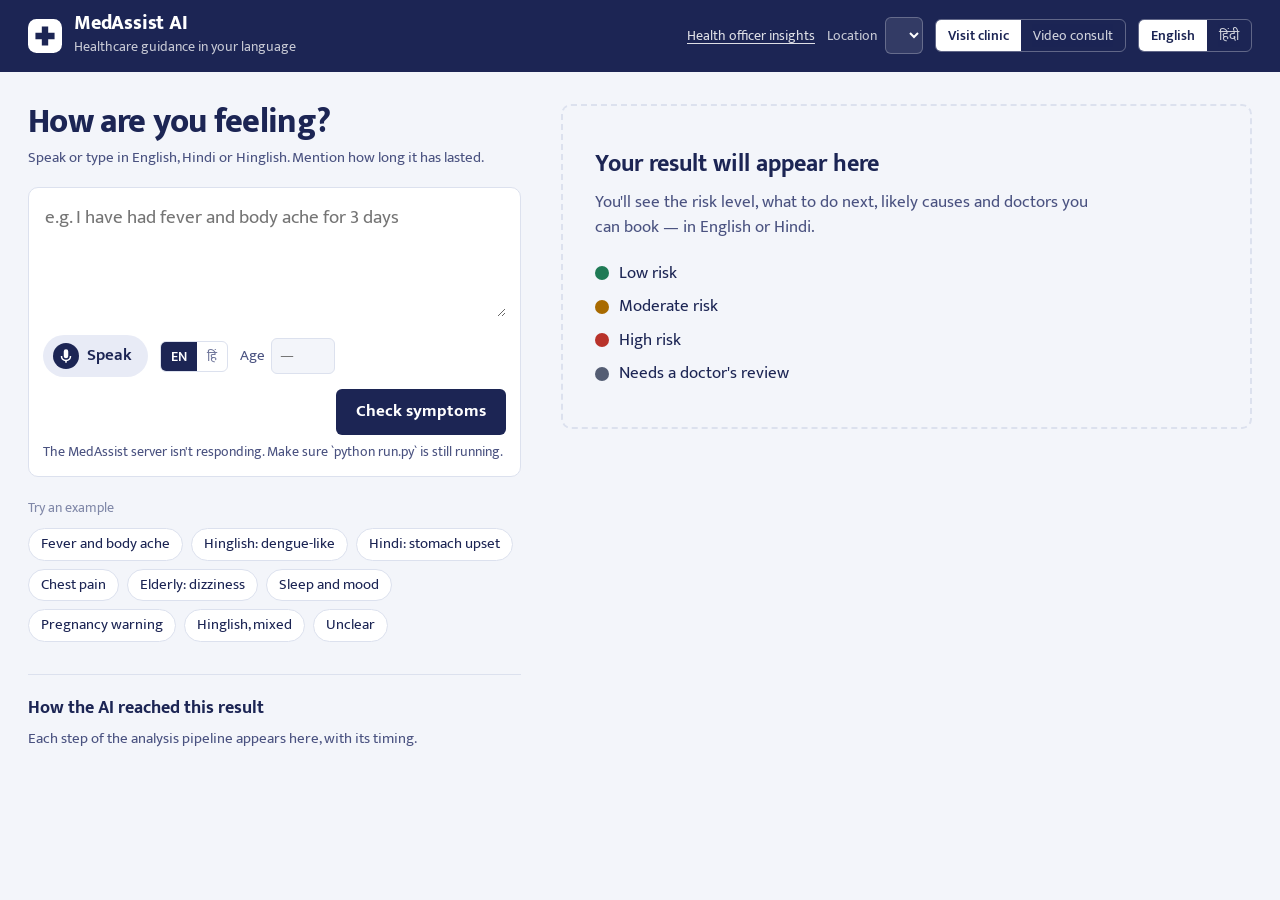
==== index.html @ b87e12c8 "Add files via upload" ====
<!doctype html>
<html lang="en">
<head>
  <meta charset="utf-8">
  <meta name="viewport" content="width=device-width, initial-scale=1">
  <title>MedAssist AI</title>
  <meta name="description" content="Multilingual AI symptom triage and doctor matching — Team Neuraxis">
  <link rel="icon" href="data:image/svg+xml,%3Csvg xmlns='http://www.w3.org/2000/svg' viewBox='0 0 32 32'%3E%3Crect width='32' height='32' rx='8' fill='%231C2554'/%3E%3Cpath d='M13 7h6v6h6v6h-6v6h-6v-6H7v-6h6z' fill='%23fff'/%3E%3C/svg%3E">
  <link rel="preconnect" href="https://fonts.googleapis.com">
  <link rel="preconnect" href="https://fonts.gstatic.com" crossorigin>
  <link href="https://fonts.googleapis.com/css2?family=Mukta:wght@400;500;600;700;800&display=swap" rel="stylesheet">
  <link rel="stylesheet" href="styles.css">
</head>
<body>
  <header class="topbar">
    <div class="brand">
      <svg class="brand-mark" viewBox="0 0 32 32" aria-hidden="true"><rect width="32" height="32" rx="8" fill="#fff"/><path d="M13 7h6v6h6v6h-6v6h-6v-6H7v-6h6z" fill="#1C2554"/></svg>
      <div>
        <strong>MedAssist AI</strong>
        <span data-i18n="tagline">Healthcare guidance in your language</span>
      </div>
    </div>
    <div class="controls">
      <a class="nav-link" href="insights.html" data-i18n="insightsLink">Health officer insights</a>
      <label class="field-inline">
        <span data-i18n="location">Location</span>
        <select id="location"></select>
      </label>
      <div class="seg" role="group" aria-label="Consultation mode">
        <button type="button" data-mode="in_person" class="on" data-i18n="inPerson">Visit clinic</button>
        <button type="button" data-mode="video" data-i18n="video">Video consult</button>
      </div>
      <div class="seg" role="group" aria-label="Interface language">
        <button type="button" data-ui="en" class="on">English</button>
        <button type="button" data-ui="hi">हिंदी</button>
      </div>
    </div>
  </header>

  <main class="layout">
    <section class="input-col" aria-labelledby="ask-h">
      <h1 id="ask-h" data-i18n="askTitle">How are you feeling?</h1>
      <p class="hint" data-i18n="askHint">Speak or type in English, Hindi or Hinglish. Mention how long it has lasted.</p>

      <div class="composer">
        <textarea id="text" rows="4" data-i18n-ph="placeholder" placeholder="e.g. I have had fever and body ache for 3 days"></textarea>
        <div id="live" class="live" hidden aria-live="polite">
          <span class="level" aria-hidden="true"><i></i><i></i><i></i><i></i><i></i></span>
          <span id="live-text"><span id="live-final"></span> <span id="live-interim" class="interim"></span></span>
          <span id="live-meta" class="live-meta"></span>
        </div>
        <div class="composer-row">
          <button id="mic" class="mic" type="button" aria-pressed="false">
            <svg viewBox="0 0 24 24" aria-hidden="true"><path d="M12 15a3 3 0 0 0 3-3V6a3 3 0 1 0-6 0v6a3 3 0 0 0 3 3Zm5-3a5 5 0 0 1-10 0H5a7 7 0 0 0 6 6.92V21h2v-2.08A7 7 0 0 0 19 12h-2Z"/></svg>
            <span data-i18n="speak">Speak</span>
          </button>
          <div class="seg seg-light" role="group" aria-label="Voice language" title="Language you will speak in">
            <button type="button" data-voice="en-IN" class="on">EN</button>
            <button type="button" data-voice="hi-IN">हिं</button>
          </div>
          <label class="age">
            <span data-i18n="age">Age</span>
            <input id="age" type="number" min="0" max="120" inputmode="numeric" placeholder="—">
          </label>
          <button id="go" class="primary" type="button" data-i18n="analyse">Check symptoms</button>
        </div>
        <p id="mic-status" class="mic-status" aria-live="polite"></p>
      </div>

      <div class="examples">
        <span class="examples-label" data-i18n="tryExample">Try an example</span>
        <div id="examples" class="chips"></div>
      </div>

      <section class="trace" aria-labelledby="trace-h">
        <h2 id="trace-h" data-i18n="traceTitle">How the AI reached this result</h2>
        <p class="hint" id="trace-empty" data-i18n="traceEmpty">Each step of the analysis pipeline appears here, with its timing.</p>
        <ol id="trace" class="trace-list"></ol>
        <p id="kg-stats" class="kg-stats"></p>
      </section>
    </section>

    <section class="result-col" aria-live="polite">
      <div id="empty" class="empty">
        <h2 data-i18n="emptyTitle">Your result will appear here</h2>
        <p data-i18n="emptyBody">You'll see the risk level, what to do next, likely causes and doctors you can book — in English or Hindi.</p>
        <ul class="levels-key">
          <li><i class="dot low"></i><span data-i18n="lvl_LOW">Low risk</span></li>
          <li><i class="dot moderate"></i><span data-i18n="lvl_MODERATE">Moderate risk</span></li>
          <li><i class="dot high"></i><span data-i18n="lvl_HIGH">High risk</span></li>
          <li><i class="dot uncertain"></i><span data-i18n="lvl_UNCERTAIN">Needs a doctor's review</span></li>
        </ul>
      </div>

      <div id="result" hidden>
        <div id="verdict" class="verdict">
          <div class="verdict-main">
            <p class="verdict-level" id="v-level"></p>
            <p class="verdict-alt" id="v-level-alt"></p>
            <p class="verdict-action" id="v-action"></p>
          </div>
          <div class="verdict-side">
            <div class="gauge" id="v-gauge"><span id="v-score"></span><small data-i18n="riskScore">risk score</small></div>
            <button id="speak-out" class="ghost-light" type="button">
              <svg viewBox="0 0 24 24" aria-hidden="true"><path d="M3 9v6h4l5 5V4L7 9H3Zm13.5 3A4.5 4.5 0 0 0 14 8v8a4.5 4.5 0 0 0 2.5-4Z"/></svg>
              <span data-i18n="readAloud">Read aloud</span>
            </button>
          </div>
          <div id="v-emergency" class="emergency" hidden>
            <a href="tel:112" class="call">112</a><a href="tel:108" class="call">108</a>
            <span data-i18n="emergencyNote">Emergency numbers in India — ambulance and police</span>
          </div>
        </div>

        <div class="block" id="questions-block">
          <div class="block-head">
            <h3 data-i18n="questionsTitle">A few quick questions</h3>
            <button type="button" id="restart" class="link-btn" hidden data-i18n="startOver">Start over</button>
          </div>
          <p class="hint" data-i18n="questionsHint">Each answer updates the assessment straight away.</p>
          <div id="questions" class="questions"></div>
        </div>

        <div class="block">
          <h3 data-i18n="understood">What we understood</h3>
          <div id="understood" class="chips"></div>
          <p id="facts" class="facts"></p>
          <div id="context-notes" class="context-notes"></div>
          <ul id="reasons" class="reasons"></ul>
        </div>

        <div class="block" id="conditions-block">
          <h3 data-i18n="likely">Possible causes</h3>
          <ul id="conditions" class="conditions"></ul>
          <p class="fine" data-i18n="likelyNote">Relative match from our medical knowledge graph — not a diagnosis.</p>
        </div>

        <div class="block" id="advice-block">
          <h3 data-i18n="advice">What you can do now</h3>
          <p id="advice" class="advice"></p>
        </div>

        <div class="block">
          <div class="block-head">
            <h3 data-i18n="doctors">Recommended doctors</h3>
            <span id="doc-specialty" class="pill"></span>
          </div>
          <p class="hint" id="formula" data-i18n="formula">Ranked by match score = 0.30 specialty + 0.20 distance + 0.15 rating + 0.15 availability + 0.10 language + 0.10 cost</p>
          <div class="legend" id="legend"></div>
          <ol id="doctors" class="doctors"></ol>
        </div>

        <p class="disclaimer" id="disclaimer"></p>
      </div>
    </section>
  </main>

  <dialog id="book-dlg">
    <form method="dialog" id="book-form">
      <h2 id="book-title"></h2>
      <p id="book-sub" class="hint"></p>
      <fieldset>
        <legend data-i18n="pickSlot">Pick a time</legend>
        <div id="slot-list" class="slots"></div>
      </fieldset>
      <label class="stack"><span data-i18n="yourName">Your name</span><input id="pname" autocomplete="name" required></label>
      <div class="seg wide" id="book-mode">
        <button type="button" data-bmode="in_person" class="on" data-i18n="inPerson">Visit clinic</button>
        <button type="button" data-bmode="video" data-i18n="video">Video consult</button>
      </div>
      <p id="book-error" class="error" role="alert"></p>
      <div class="dlg-actions">
        <button value="cancel" class="ghost" data-i18n="cancel" formnovalidate>Cancel</button>
        <button id="confirm-book" class="primary" type="button" data-i18n="confirm">Confirm booking</button>
      </div>
    </form>
    <div id="book-done" hidden>
      <h2 data-i18n="booked">Booked</h2>
      <dl id="book-summary" class="summary"></dl>
      <div class="dlg-actions"><button class="primary" id="close-done" type="button" data-i18n="done">Done</button></div>
    </div>
  </dialog>

  <script src="app.js"></script>
</body>
</html>
---- styles.css ----
:root {
  --ink: #1C2554;        /* indigo ink: header, text, primary actions */
  --ink-2: #4A5280;      /* secondary text */
  --ink-3: #8088A8;      /* tertiary / hints */
  --paper: #F3F5FA;      /* page */
  --surface: #FFFFFF;
  --line: #DCE1EE;
  --tint: #E8EBF6;

  --low: #1F7A55;     --low-bg: #E3F3EB;
  --mod: #A86A00;     --mod-bg: #FCF0D9;
  --high: #B8322A;    --high-bg: #FBE6E4;
  --unc: #545D73;     --unc-bg: #ECEEF3;

  --seg-1: #1C2554; --seg-2: #3A4C9C; --seg-3: #6377C9; --seg-4: #95A5E0; --seg-5: #BCC7EE; --seg-6: #DCE2F7;

  --radius-s: 6px;
  --radius-m: 10px;
  --font: "Mukta", "Segoe UI", "Nirmala UI", "Noto Sans Devanagari", system-ui, sans-serif;
}

* { box-sizing: border-box; }
html { -webkit-text-size-adjust: 100%; }
body {
  margin: 0; background: var(--paper); color: var(--ink);
  font-family: var(--font); font-size: 17px; line-height: 1.5;
}
h1, h2, h3, p { margin: 0; }
button, input, select, textarea { font: inherit; color: inherit; }
button { cursor: pointer; }
:focus-visible { outline: 3px solid #6377C9; outline-offset: 2px; }
[hidden] { display: none !important; }

/* ---------- top bar ---------- */
.topbar {
  display: flex; align-items: center; justify-content: space-between; gap: 16px; flex-wrap: wrap;
  padding: 12px 28px; background: var(--ink); color: #fff;
}
.brand { display: flex; align-items: center; gap: 12px; }
.brand-mark { width: 34px; height: 34px; }
.brand strong { display: block; font-size: 20px; font-weight: 800; letter-spacing: -0.01em; line-height: 1.1; }
.brand span { font-size: 14px; opacity: .75; }
.controls { display: flex; align-items: center; gap: 12px; flex-wrap: wrap; }
.field-inline { display: flex; align-items: center; gap: 8px; font-size: 14px; }
.field-inline span { opacity: .75; }
.field-inline select {
  background: rgba(255,255,255,.1); border: 1px solid rgba(255,255,255,.25); color: #fff;
  border-radius: var(--radius-s); padding: 5px 8px; max-width: 260px;
}
.field-inline select option { color: var(--ink); }
.seg { display: inline-flex; border: 1px solid rgba(255,255,255,.3); border-radius: var(--radius-s); overflow: hidden; }
.seg button { background: transparent; border: 0; color: #fff; padding: 5px 12px; font-size: 14px; opacity: .8; }
.seg button.on { background: #fff; color: var(--ink); opacity: 1; font-weight: 600; }

/* ---------- layout ---------- */
.layout {
  display: grid; grid-template-columns: minmax(340px, 5fr) 7fr; gap: 40px;
  max-width: 1320px; margin: 0 auto; padding: 32px 28px 64px;
}
.input-col h1 { font-size: 34px; font-weight: 800; line-height: 1.1; letter-spacing: -0.02em; }
.hint { color: var(--ink-2); font-size: 15px; margin-top: 6px; }
.fine { color: var(--ink-3); font-size: 13px; margin-top: 8px; }

.composer { margin-top: 18px; background: var(--surface); border: 1px solid var(--line); border-radius: var(--radius-m); padding: 14px; }
.composer textarea {
  width: 100%; border: 0; resize: vertical; min-height: 96px; font-size: 19px; line-height: 1.45; background: transparent;
}
.composer textarea:focus { outline: none; }
.composer:focus-within { border-color: #6377C9; box-shadow: 0 0 0 3px rgba(99,119,201,.18); }
.composer-row { display: flex; align-items: center; gap: 12px; margin-top: 10px; flex-wrap: wrap; }

.mic {
  display: inline-flex; align-items: center; gap: 8px; border: 0; border-radius: 999px;
  background: var(--tint); color: var(--ink); padding: 8px 16px 8px 10px; font-weight: 600;
}
.mic svg { width: 26px; height: 26px; fill: currentColor; background: var(--ink); color: #fff; border-radius: 50%; padding: 4px; fill: #fff; }
.mic[aria-pressed="true"] { background: var(--high-bg); color: var(--high); }
.mic[aria-pressed="true"] svg { background: var(--high); animation: pulse 1.2s ease-out infinite; }
@keyframes pulse { 0% { box-shadow: 0 0 0 0 rgba(184,50,42,.5); } 100% { box-shadow: 0 0 0 12px rgba(184,50,42,0); } }
.mic-status { font-size: 14px; color: var(--ink-2); min-height: 1.2em; margin-top: 6px; }

.age { display: inline-flex; align-items: center; gap: 6px; font-size: 15px; color: var(--ink-2); }
.age input { width: 64px; padding: 6px 8px; border: 1px solid var(--line); border-radius: var(--radius-s); background: var(--paper); }

.primary {
  margin-left: auto; background: var(--ink); color: #fff; border: 0; border-radius: var(--radius-s);
  padding: 10px 20px; font-weight: 700; font-size: 17px;
}
.primary:hover { background: #2A367A; }
.primary[disabled] { opacity: .6; cursor: progress; }
.ghost { background: transparent; border: 1px solid var(--line); border-radius: var(--radius-s); padding: 9px 16px; }

.examples { margin-top: 18px; }
.examples-label { font-size: 14px; color: var(--ink-3); }
.chips { display: flex; flex-wrap: wrap; gap: 8px; margin-top: 8px; }
.chip {
  border: 1px solid var(--line); background: var(--surface); border-radius: 999px; padding: 4px 12px; font-size: 15px;
}
button.chip:hover { border-color: var(--ink-3); }
.chip.found { background: var(--tint); border-color: transparent; }
.chip.found small { color: var(--ink-3); margin-left: 4px; }
.chip.neg { text-decoration: line-through; color: var(--ink-3); background: transparent; }
.chip.add { border-style: dashed; }
.chip.add::before { content: "+ "; color: var(--ink-3); }

/* ---------- pipeline trace ---------- */
.trace { margin-top: 32px; border-top: 1px solid var(--line); padding-top: 20px; }
.trace h2 { font-size: 18px; font-weight: 700; }
.trace-list { list-style: none; padding: 0; margin: 12px 0 0; counter-reset: step; }
.trace-list li {
  counter-increment: step; display: grid; grid-template-columns: 28px 1fr auto; gap: 2px 10px;
  padding: 7px 0; border-bottom: 1px dashed var(--line); font-size: 15px;
  opacity: 0; transform: translateY(3px); animation: stepIn .25s ease-out forwards;
}
.trace-list li::before {
  content: counter(step); grid-row: span 2; width: 24px; height: 24px; border-radius: 50%;
  background: var(--ink); color: #fff; font-size: 13px; font-weight: 700; display: grid; place-items: center; margin-top: 1px;
}
.trace-list .ms { color: var(--ink-3); font-size: 13px; font-variant-numeric: tabular-nums; }
.trace-list .out { grid-column: 2 / 4; color: var(--ink-2); font-size: 14px; overflow-wrap: anywhere; }
@keyframes stepIn { to { opacity: 1; transform: none; } }
.kg-stats { margin-top: 10px; font-size: 13px; color: var(--ink-3); }

/* ---------- result ---------- */
.empty { border: 2px dashed var(--line); border-radius: var(--radius-m); padding: 40px 32px; }
.empty h2 { font-size: 24px; }
.empty p { color: var(--ink-2); margin-top: 8px; max-width: 52ch; }
.levels-key { list-style: none; padding: 0; margin: 20px 0 0; display: grid; gap: 8px; }
.levels-key li { display: flex; align-items: center; gap: 10px; }
.dot { width: 14px; height: 14px; border-radius: 50%; display: inline-block; }
.dot.low { background: var(--low); } .dot.moderate { background: var(--mod); } .dot.high { background: var(--high); } .dot.uncertain { background: var(--unc); }

.verdict {
  display: grid; grid-template-columns: 1fr auto; gap: 16px 24px; padding: 26px 28px; border-radius: var(--radius-m);
  color: #fff; background: var(--unc);
}
.verdict { --band: var(--unc); background: var(--band); }
.verdict.LOW { --band: var(--low); } .verdict.MODERATE { --band: var(--mod); }
.verdict.HIGH { --band: var(--high); } .verdict.UNCERTAIN { --band: var(--unc); }
.verdict-level { font-size: 44px; font-weight: 800; line-height: 1; letter-spacing: -0.02em; }
.verdict-alt { font-size: 22px; font-weight: 500; opacity: .85; margin-top: 4px; }
.verdict-action { font-size: 19px; margin-top: 14px; max-width: 46ch; line-height: 1.4; }
.verdict-side { display: flex; flex-direction: column; align-items: flex-end; justify-content: space-between; gap: 12px; }
.gauge {
  width: 92px; height: 92px; border-radius: 50%; display: grid; place-content: center; text-align: center;
  background: conic-gradient(#fff var(--p, 0%), rgba(255,255,255,.25) 0); position: relative;
}
.gauge::before { content: ""; position: absolute; inset: 7px; border-radius: 50%; background: var(--band); }
.gauge span, .gauge small { position: relative; }
.gauge span { font-size: 28px; font-weight: 800; line-height: 1; }
.gauge small { font-size: 11px; opacity: .85; }
.ghost-light {
  display: inline-flex; align-items: center; gap: 6px; background: rgba(255,255,255,.14); color: #fff;
  border: 1px solid rgba(255,255,255,.4); border-radius: var(--radius-s); padding: 6px 12px; font-size: 15px;
}
.ghost-light svg { width: 18px; height: 18px; fill: #fff; }
.emergency { grid-column: 1 / -1; display: flex; align-items: center; gap: 10px; flex-wrap: wrap; border-top: 1px solid rgba(255,255,255,.3); padding-top: 14px; }
.emergency .call { background: #fff; color: var(--high); font-weight: 800; font-size: 22px; padding: 4px 18px; border-radius: var(--radius-s); text-decoration: none; }
.emergency span { font-size: 15px; opacity: .9; }

.block { margin-top: 26px; }
.block h3 { font-size: 19px; font-weight: 700; }
.block-head { display: flex; align-items: baseline; justify-content: space-between; gap: 12px; flex-wrap: wrap; }
.pill { background: var(--tint); border-radius: 999px; padding: 2px 12px; font-size: 14px; font-weight: 600; }
.facts { font-size: 15px; color: var(--ink-2); margin-top: 8px; }
.reasons { margin: 8px 0 0; padding-left: 18px; font-size: 15px; color: var(--ink-2); }
.reasons .pts { color: var(--ink-3); font-variant-numeric: tabular-nums; margin-left: 4px; }

.conditions { list-style: none; padding: 0; margin: 10px 0 0; display: grid; gap: 10px; }
.conditions li { display: grid; grid-template-columns: 1fr 64px; gap: 4px 12px; align-items: center; }
.conditions .name { font-weight: 600; }
.conditions .name small { font-weight: 400; color: var(--ink-3); margin-left: 6px; }
.conditions .pct { text-align: right; font-variant-numeric: tabular-nums; font-weight: 700; }
.bar { grid-column: 1 / -1; height: 8px; background: var(--tint); border-radius: 4px; overflow: hidden; }
.bar i { display: block; height: 100%; background: var(--ink); border-radius: 4px; transition: width .4s ease-out; }
.conditions .why { grid-column: 1 / -1; font-size: 14px; color: var(--ink-3); }

.advice { background: var(--surface); border-left: 4px solid var(--ink); padding: 12px 16px; margin-top: 10px; max-width: 70ch; }

.legend { display: flex; flex-wrap: wrap; gap: 6px 14px; font-size: 13px; color: var(--ink-2); margin-top: 8px; }
.legend i { display: inline-block; width: 10px; height: 10px; border-radius: 2px; margin-right: 5px; vertical-align: -1px; }

.doctors { list-style: none; padding: 0; margin: 12px 0 0; border-top: 1px solid var(--line); }
.doctors > li { padding: 16px 0; border-bottom: 1px solid var(--line); display: grid; grid-template-columns: 1fr auto; gap: 6px 16px; }
.doc-name { font-weight: 700; font-size: 18px; }
.doc-meta { font-size: 15px; color: var(--ink-2); }
.doc-tags { display: flex; flex-wrap: wrap; gap: 6px; margin-top: 4px; }
.tag { font-size: 13px; background: var(--tint); border-radius: 4px; padding: 1px 8px; }
.tag.free { background: var(--low-bg); color: var(--low); font-weight: 600; }
.tag.er { background: var(--high-bg); color: var(--high); font-weight: 700; }
.doc-score { text-align: right; }
.doc-score strong { font-size: 26px; font-weight: 800; line-height: 1; display: block; font-variant-numeric: tabular-nums; }
.doc-score small { font-size: 12px; color: var(--ink-3); }
.doc-score .book { margin-top: 8px; background: var(--ink); color: #fff; border: 0; border-radius: var(--radius-s); padding: 7px 16px; font-weight: 700; }
.stack-bar { grid-column: 1 / -1; display: flex; height: 10px; border-radius: 3px; overflow: hidden; background: var(--tint); }
.stack-bar i { display: block; height: 100%; }
.doctors details { grid-column: 1 / -1; font-size: 14px; color: var(--ink-2); }
.doctors summary { cursor: pointer; color: var(--ink); font-weight: 600; width: fit-content; }
.breakdown { width: 100%; max-width: 560px; border-collapse: collapse; margin-top: 6px; font-variant-numeric: tabular-nums; }
.breakdown th, .breakdown td { text-align: right; padding: 3px 8px; border-bottom: 1px solid var(--line); }
.breakdown th:first-child, .breakdown td:first-child { text-align: left; }
.breakdown tfoot td { font-weight: 700; border-bottom: 0; }
.pinned { grid-column: 1 / -1; font-size: 14px; font-weight: 700; color: var(--high); }

.disclaimer { margin-top: 28px; font-size: 14px; color: var(--ink-3); border-top: 1px solid var(--line); padding-top: 12px; }

/* ---------- booking dialog ---------- */
dialog { border: 0; border-radius: var(--radius-m); padding: 24px; width: min(520px, calc(100vw - 32px)); color: var(--ink); }
dialog::backdrop { background: rgba(28,37,84,.45); }
dialog h2 { font-size: 22px; }
fieldset { border: 0; padding: 0; margin: 16px 0 0; }
legend { font-weight: 600; margin-bottom: 8px; }
.slots { display: flex; flex-wrap: wrap; gap: 8px; }
.slots button { border: 1px solid var(--line); background: var(--surface); border-radius: var(--radius-s); padding: 6px 10px; font-size: 15px; }
.slots button.on { background: var(--ink); color: #fff; border-color: var(--ink); }
.stack { display: grid; gap: 4px; margin-top: 14px; font-weight: 600; }
.stack input { border: 1px solid var(--line); border-radius: var(--radius-s); padding: 8px 10px; font-weight: 400; }
.seg.wide { margin-top: 14px; border-color: var(--line); }
.seg.wide button { color: var(--ink); }
.seg.wide button.on { background: var(--ink); color: #fff; }
.seg.wide button[disabled] { opacity: .35; cursor: not-allowed; }
.dlg-actions { display: flex; justify-content: flex-end; gap: 10px; margin-top: 20px; }
.dlg-actions .primary { margin-left: 0; }
.error { color: var(--high); font-size: 14px; min-height: 1.2em; margin-top: 8px; }
.summary { display: grid; grid-template-columns: auto 1fr; gap: 6px 16px; margin: 14px 0 0; }
.summary dt { color: var(--ink-3); }
.summary dd { margin: 0; font-weight: 600; overflow-wrap: anywhere; }
.summary a { color: var(--ink); }

/* ---------- responsive ---------- */
@media (max-width: 900px) {
  /* On phones the result comes straight after the input; the pipeline trace moves below it. */
  .layout { display: flex; flex-direction: column; gap: 0; padding: 20px 16px 48px; }
  .input-col { display: contents; }
  .result-col { order: 1; margin-top: 24px; }
  .trace { order: 2; }
  .topbar { padding: 12px 16px; }
  .input-col h1 { font-size: 28px; }
  .verdict { grid-template-columns: 1fr; padding: 20px; }
  .verdict-side { flex-direction: row; align-items: center; justify-content: space-between; }
  .verdict-level { font-size: 36px; }

}
@media (prefers-reduced-motion: reduce) {
  *, *::before, *::after { animation: none !important; transition: none !important; }
  .trace-list li { opacity: 1; transform: none; }
}
.trace-list li.total { border-bottom: 0; grid-template-columns: 1fr auto; }
.trace-list li.total::before { content: none; }

/* ---------- v0.4 additions ---------- */
.nav-link { color: #fff; font-size: 14px; opacity: .85; text-decoration: underline; text-underline-offset: 3px; }
.nav-link:hover { opacity: 1; }
.seg-light { border-color: var(--line); }
.seg-light button { color: var(--ink-2); padding: 4px 10px; }
.seg-light button.on { background: var(--ink); color: #fff; }

.live {
  display: grid; grid-template-columns: auto 1fr auto; gap: 10px; align-items: center;
  background: var(--paper); border-radius: var(--radius-s); padding: 8px 10px; margin-top: 8px; font-size: 16px;
}
.live .interim { color: var(--ink-3); }
.live-meta { font-size: 13px; color: var(--ink-3); font-variant-numeric: tabular-nums; }
.level { display: inline-flex; gap: 3px; align-items: center; height: 22px; }
.level i { width: 4px; height: 22px; border-radius: 2px; background: var(--high); transform: scaleY(.2); transform-origin: center; transition: transform .08s linear; }

.questions { display: grid; gap: 10px; margin-top: 10px; }
.q { background: var(--surface); border: 1px solid var(--line); border-radius: var(--radius-m); padding: 12px 14px; }
.q-text { font-weight: 600; display: flex; flex-wrap: wrap; align-items: center; gap: 8px; }
.q-tag { font-size: 12px; font-weight: 600; background: var(--tint); color: var(--ink-2); border-radius: 4px; padding: 1px 8px; }
.q-tag.safety { background: var(--high-bg); color: var(--high); }
.q-actions { display: flex; gap: 8px; margin-top: 8px; }
.yn { min-width: 76px; border: 1px solid var(--line); background: var(--surface); border-radius: var(--radius-s); padding: 6px 14px; font-weight: 600; }
.yn.yes:hover { border-color: var(--low); color: var(--low); }
.yn.no:hover { border-color: var(--ink-3); }
.q .chips { margin-top: 8px; }
.link-btn { background: none; border: 0; color: var(--ink-2); text-decoration: underline; font-size: 14px; padding: 0; }

.chip.maybe { border: 1px dashed var(--ink-3); background: transparent; }
.context-notes { margin-top: 8px; font-size: 15px; color: var(--ink-2); display: grid; gap: 2px; }
.note-k { color: var(--ink); font-weight: 600; }
.unknown { background: var(--mod-bg); border-radius: 3px; padding: 0 5px; }
.icd { font-size: 12px; background: var(--tint); border-radius: 3px; padding: 0 6px; color: var(--ink-2); margin-left: 4px; }
.src { font-size: 13px; color: var(--ink-2); margin-left: 6px; }
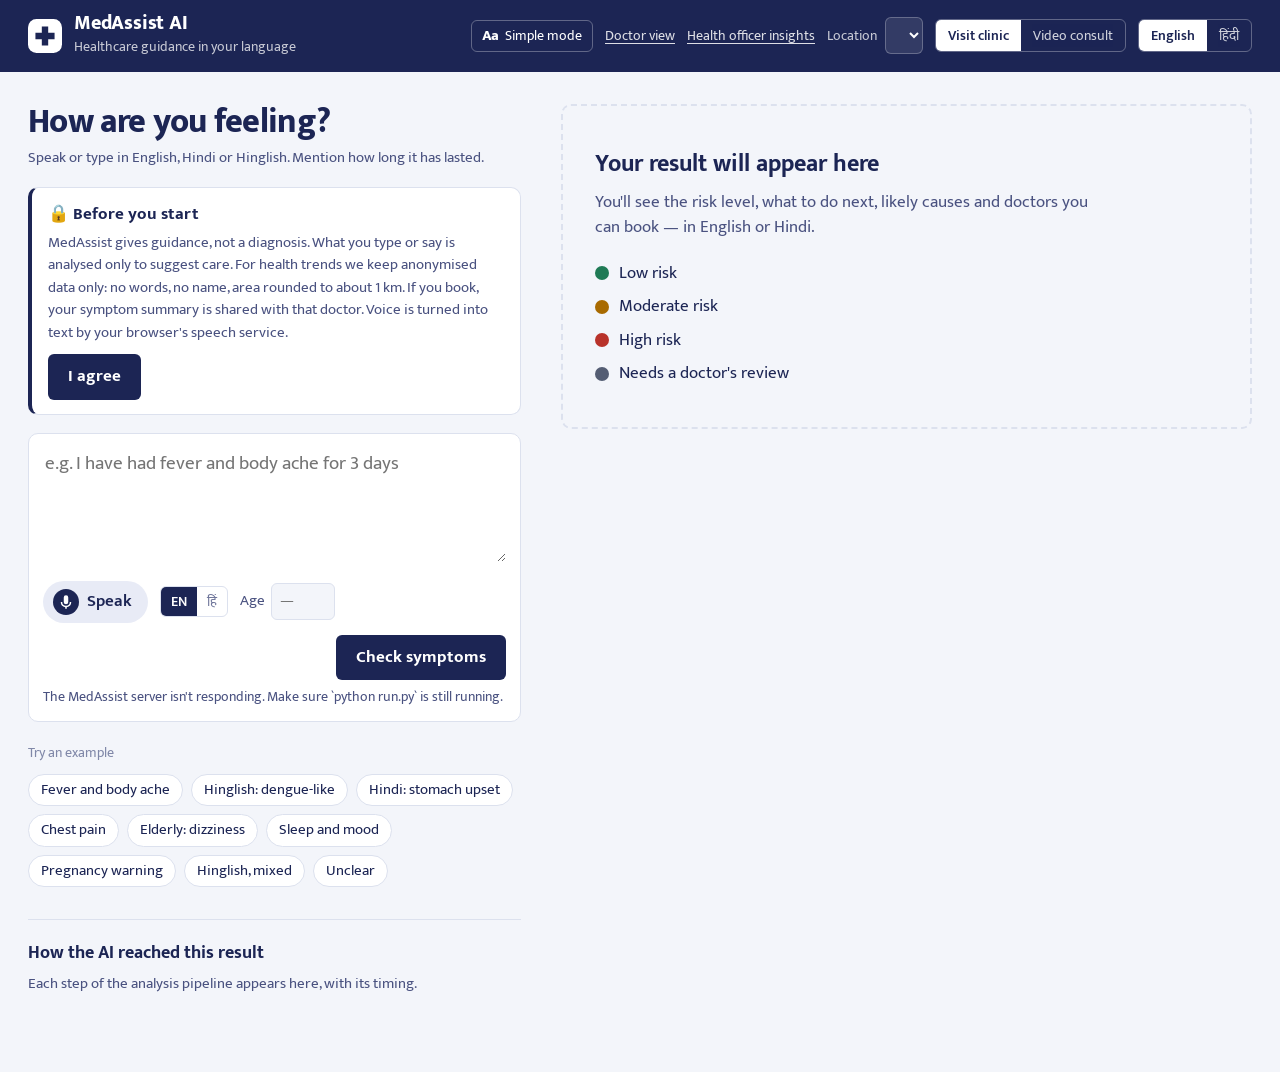
==== commit f6076c27: "Add files via upload" ====
--- a/index.html
+++ b/index.html
@@ -21,6 +21,11 @@
       </div>
     </div>
     <div class="controls">
+      <button type="button" id="simple-toggle" class="simple-toggle" aria-pressed="false">
+        <span class="aa" aria-hidden="true">Aa</span>
+        <span data-i18n="simple">Simple mode</span>
+      </button>
+      <a class="nav-link" href="doctor.html" data-i18n="doctorLink">Doctor view</a>
       <a class="nav-link" href="insights.html" data-i18n="insightsLink">Health officer insights</a>
       <label class="field-inline">
         <span data-i18n="location">Location</span>
@@ -41,6 +46,16 @@
     <section class="input-col" aria-labelledby="ask-h">
       <h1 id="ask-h" data-i18n="askTitle">How are you feeling?</h1>
       <p class="hint" data-i18n="askHint">Speak or type in English, Hindi or Hinglish. Mention how long it has lasted.</p>
+
+      <div id="consent" class="consent" role="region" aria-labelledby="consent-h">
+        <div class="consent-full">
+          <p id="consent-h" class="consent-title"><span aria-hidden="true">🔒</span> <span data-i18n="consentTitle">Before you start</span></p>
+          <p data-i18n="consentBody" class="consent-body"></p>
+          <button type="button" id="consent-ok" class="primary consent-ok" data-i18n="consentAgree">I agree</button>
+        </div>
+        <p class="consent-short"><span aria-hidden="true">🔒</span> <span data-i18n="consentGiven">Consent given</span> ·
+          <button type="button" id="consent-more" class="link-btn" data-i18n="consentHow">How your data is used</button></p>
+      </div>
 
       <div class="composer">
         <textarea id="text" rows="4" data-i18n-ph="placeholder" placeholder="e.g. I have had fever and body ache for 3 days"></textarea>
@@ -133,11 +148,24 @@
           <h3 data-i18n="likely">Possible causes</h3>
           <ul id="conditions" class="conditions"></ul>
           <p class="fine" data-i18n="likelyNote">Relative match from our medical knowledge graph — not a diagnosis.</p>
+          <div id="second-opinion" class="second" hidden></div>
         </div>
 
         <div class="block" id="advice-block">
           <h3 data-i18n="advice">What you can do now</h3>
           <p id="advice" class="advice"></p>
+        </div>
+
+        <div class="block note-block" id="note-block">
+          <h3 data-i18n="noteTitle">Doctor's note</h3>
+          <p class="hint" data-i18n="noteHint">A one-page summary of what you told us, for your doctor or family. It's attached automatically when you book.</p>
+          <div class="note-actions">
+            <button type="button" id="note-preview" class="ghost" data-i18n="notePreview">Preview note</button>
+            <a id="note-wa" class="wa" target="_blank" rel="noopener">
+              <svg viewBox="0 0 24 24" aria-hidden="true"><path d="M12 2a10 10 0 0 0-8.6 15.1L2 22l5-1.3A10 10 0 1 0 12 2Zm5.3 14.1c-.2.6-1.3 1.2-1.8 1.2-.5.1-1 .2-3.3-.7-2.8-1.1-4.6-4-4.7-4.2-.1-.2-1.1-1.5-1.1-2.9s.7-2 1-2.3c.2-.3.5-.3.7-.3h.5c.2 0 .4 0 .6.5l.8 2c.1.2.1.3 0 .5l-.3.5-.4.4c-.1.1-.3.3-.1.6.2.3.8 1.3 1.6 2 1.1 1 2 1.3 2.3 1.4.3.1.4.1.6-.1l.8-1c.2-.3.4-.2.6-.1l1.9.9c.3.1.5.2.5.3.1.2.1.7-.1 1.3Z"/></svg>
+              <span data-i18n="whatsapp">Send on WhatsApp</span></a>
+            <button type="button" id="note-print" class="ghost" data-i18n="print">Print / save PDF</button>
+          </div>
         </div>
 
         <div class="block">
@@ -177,10 +205,23 @@
     <div id="book-done" hidden>
       <h2 data-i18n="booked">Booked</h2>
       <dl id="book-summary" class="summary"></dl>
-      <div class="dlg-actions"><button class="primary" id="close-done" type="button" data-i18n="done">Done</button></div>
+      <p id="book-shared" class="shared"></p>
+      <div class="dlg-actions">
+        <a id="open-doctor-view" class="ghost" target="_blank" rel="noopener" data-i18n="doctorViewLink">See what the doctor sees</a>
+        <button class="primary" id="close-done" type="button" data-i18n="done">Done</button>
+      </div>
     </div>
   </dialog>
 
+  <dialog id="note-dlg" class="note-dlg">
+    <div id="note-body"></div>
+    <div class="dlg-actions">
+      <button type="button" id="note-dlg-print" class="ghost" data-i18n="print">Print / save PDF</button>
+      <button type="button" id="note-dlg-close" class="primary" data-i18n="close">Close</button>
+    </div>
+  </dialog>
+
+  <script src="note.js"></script>
   <script src="app.js"></script>
 </body>
 </html>
--- a/styles.css
+++ b/styles.css
@@ -262,7 +262,13 @@
 .live .interim { color: var(--ink-3); }
 .live-meta { font-size: 13px; color: var(--ink-3); font-variant-numeric: tabular-nums; }
 .level { display: inline-flex; gap: 3px; align-items: center; height: 22px; }
-.level i { width: 4px; height: 22px; border-radius: 2px; background: var(--high); transform: scaleY(.2); transform-origin: center; transition: transform .08s linear; }
+.level i { width: 4px; height: 22px; border-radius: 2px; background: var(--high); transform: scaleY(.2); transform-origin: center;
+           animation: idle 1.6s ease-in-out infinite; }
+.level i:nth-child(2) { animation-delay: .15s; } .level i:nth-child(3) { animation-delay: .3s; }
+.level i:nth-child(4) { animation-delay: .45s; } .level i:nth-child(5) { animation-delay: .6s; }
+.live.hearing .level i { animation: talk .45s ease-in-out infinite; }
+@keyframes idle { 0%, 100% { transform: scaleY(.15); } 50% { transform: scaleY(.35); } }
+@keyframes talk { 0%, 100% { transform: scaleY(.3); } 50% { transform: scaleY(1); } }
 
 .questions { display: grid; gap: 10px; margin-top: 10px; }
 .q { background: var(--surface); border: 1px solid var(--line); border-radius: var(--radius-m); padding: 12px 14px; }
@@ -282,3 +288,100 @@
 .unknown { background: var(--mod-bg); border-radius: 3px; padding: 0 5px; }
 .icd { font-size: 12px; background: var(--tint); border-radius: 3px; padding: 0 6px; color: var(--ink-2); margin-left: 4px; }
 .src { font-size: 13px; color: var(--ink-2); margin-left: 6px; }
+
+/* ---------- v0.5: consent, simple mode, doctor's note ---------- */
+.simple-toggle {
+  display: inline-flex; align-items: center; gap: 6px; background: transparent; color: #fff;
+  border: 1px solid rgba(255,255,255,.3); border-radius: var(--radius-s); padding: 4px 10px; font-size: 14px;
+}
+.simple-toggle .aa { font-weight: 800; font-size: 15px; letter-spacing: -0.02em; }
+.simple-toggle[aria-pressed="true"] { background: #fff; color: var(--ink); font-weight: 600; }
+
+.consent { margin-top: 18px; background: var(--surface); border: 1px solid var(--line); border-left: 4px solid var(--ink);
+           border-radius: var(--radius-m); padding: 14px 16px; }
+.consent-title { font-weight: 700; }
+.consent-body { font-size: 15px; color: var(--ink-2); margin-top: 4px; }
+.consent-ok { margin: 10px 0 0; display: block; }
+.consent-short { display: none; font-size: 14px; color: var(--ink-2); }
+.consent.agreed { background: transparent; border: 0; padding: 0; }
+.consent.agreed .consent-full { display: none; }
+.consent.agreed .consent-short { display: block; }
+.consent.nudge { animation: nudge .45s ease-in-out; border-left-color: var(--mod); }
+@keyframes nudge { 0%, 100% { transform: none; } 25% { transform: translateX(-6px); } 75% { transform: translateX(6px); } }
+
+.note-actions { display: flex; flex-wrap: wrap; gap: 10px; margin-top: 10px; }
+.wa {
+  display: inline-flex; align-items: center; gap: 8px; background: #1F7A55; color: #fff; text-decoration: none;
+  border-radius: var(--radius-s); padding: 9px 16px; font-weight: 700;
+}
+.wa svg { width: 20px; height: 20px; fill: #fff; }
+.wa:hover { background: #18654A; }
+a.ghost { color: var(--ink); text-decoration: none; display: inline-flex; align-items: center; }
+.shared { margin-top: 14px; background: var(--low-bg); color: var(--low); border-radius: var(--radius-s); padding: 8px 12px; font-weight: 600; }
+.shared:empty { display: none; }
+
+.note-dlg { width: min(720px, calc(100vw - 24px)); max-height: calc(100vh - 32px); }
+.note { border: 1px solid var(--line); border-radius: var(--radius-m); overflow: hidden; background: var(--surface); }
+.note-head { --band: var(--unc); background: var(--band); color: #fff; padding: 14px 18px; display: flex;
+             justify-content: space-between; align-items: flex-end; gap: 12px; flex-wrap: wrap; }
+.note-head.LOW { --band: var(--low); } .note-head.MODERATE { --band: var(--mod); }
+.note-head.HIGH { --band: var(--high); } .note-head.UNCERTAIN { --band: var(--unc); }
+.note-kicker { font-size: 13px; opacity: .85; }
+.note-level { font-size: 26px; font-weight: 800; line-height: 1.1; }
+.note-level span { font-size: 16px; font-weight: 600; opacity: .85; margin-left: 6px; }
+.note-emergency { background: #fff; color: var(--high); font-weight: 800; border-radius: var(--radius-s); padding: 3px 10px; }
+.note-grid { display: grid; grid-template-columns: minmax(130px, 190px) 1fr; margin: 0; }
+.note-grid dt, .note-grid dd { padding: 8px 18px; border-bottom: 1px solid var(--line); margin: 0; }
+.note-grid dt { color: var(--ink-2); font-size: 14px; font-weight: 600; padding-right: 0; }
+.note-grid dd { font-size: 16px; }
+.note-grid ul { margin: 0; padding-left: 18px; }
+.note-grid q { font-style: italic; }
+.note-grid small { color: var(--ink-3); }
+.nchip { display: inline-block; background: var(--tint); border-radius: 999px; padding: 1px 10px; margin: 2px 4px 2px 0; font-size: 15px; }
+.nchip.neg { background: transparent; border: 1px solid var(--line); text-decoration: line-through; color: var(--ink-2); }
+.nchip.past { background: transparent; border: 1px dashed var(--line); color: var(--ink-2); }
+.nchip small { display: inline-block; text-decoration: none; color: var(--ink-3); font-size: 12px; }
+.note-notice { font-size: 13px; color: var(--ink-3); padding: 10px 18px; }
+@media (max-width: 560px) {
+  .note-grid { grid-template-columns: 1fr; }
+  .note-grid dt { border-bottom: 0; padding-bottom: 0; }
+}
+
+/* Print only the note */
+#print-area { display: none; }
+@media print {
+  body.printing > *:not(#print-area) { display: none !important; }
+  body.printing #print-area { display: block; }
+  .note { border: 1px solid #999; }
+  .note-head { -webkit-print-color-adjust: exact; print-color-adjust: exact; }
+}
+
+/* Simple mode: big type and buttons, technical details hidden, results read aloud */
+body.simple { font-size: 20px; }
+.simple .trace, .simple #legend, .simple #formula, .simple .doctors details, .simple .stack-bar,
+.simple .conditions .why, .simple .reasons, .simple .context-notes, .simple .fine, .simple .verdict-alt,
+.simple .doc-tags .tag:not(.free):not(.er), .simple .age, .simple .examples-label { display: none !important; }
+.simple .input-col h1 { font-size: 38px; }
+.simple .composer textarea { font-size: 22px; }
+.simple .mic { font-size: 22px; padding: 14px 26px 14px 14px; }
+.simple .mic svg { width: 44px; height: 44px; padding: 8px; }
+.simple .primary { font-size: 21px; padding: 14px 26px; }
+.simple .chip { font-size: 18px; padding: 8px 16px; }
+.simple .yn { font-size: 22px; min-width: 120px; padding: 12px 18px; }
+.simple .q-text { font-size: 21px; }
+.simple .verdict-level { font-size: 52px; }
+.simple .verdict-action { font-size: 22px; }
+.simple .emergency .call { font-size: 30px; padding: 8px 26px; }
+.simple .doctors > li:nth-child(n+4) { display: none; }
+.simple .doc-score .book { font-size: 20px; padding: 10px 22px; }
+.simple .ghost-light { font-size: 19px; padding: 10px 16px; }
+
+/* ---------- v0.6: trained-model second opinion ---------- */
+.second { margin-top: 12px; background: var(--surface); border: 1px dashed var(--line); border-radius: var(--radius-m); padding: 10px 14px; }
+.so-title { font-size: 14px; font-weight: 700; color: var(--ink-2); }
+.so-picks { margin-top: 2px; }
+.so-picks .so-top { font-weight: 700; }
+.so-verdict { font-size: 15px; color: var(--ink-2); font-weight: 600; }
+.so-verdict.agree { color: var(--low); }
+.so-verdict.differ { color: var(--mod); }
+.simple .second { display: none; }
